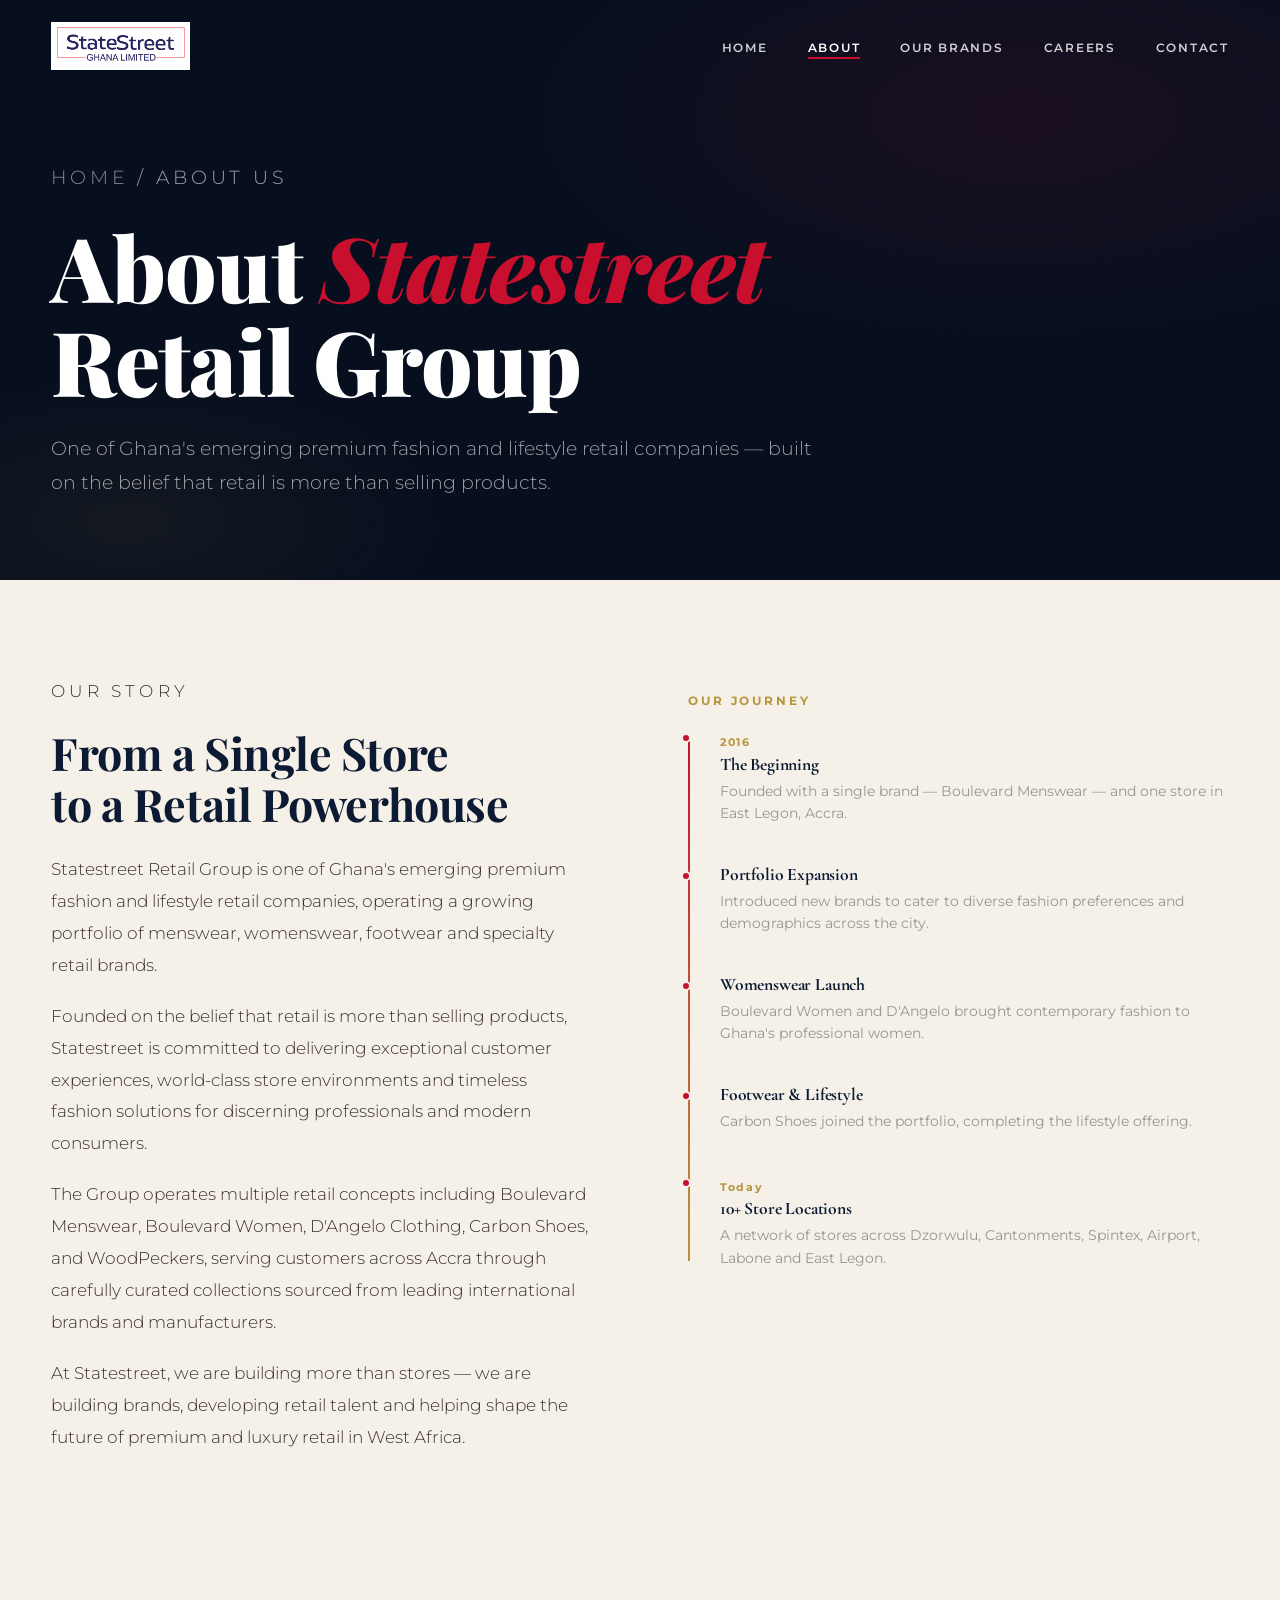
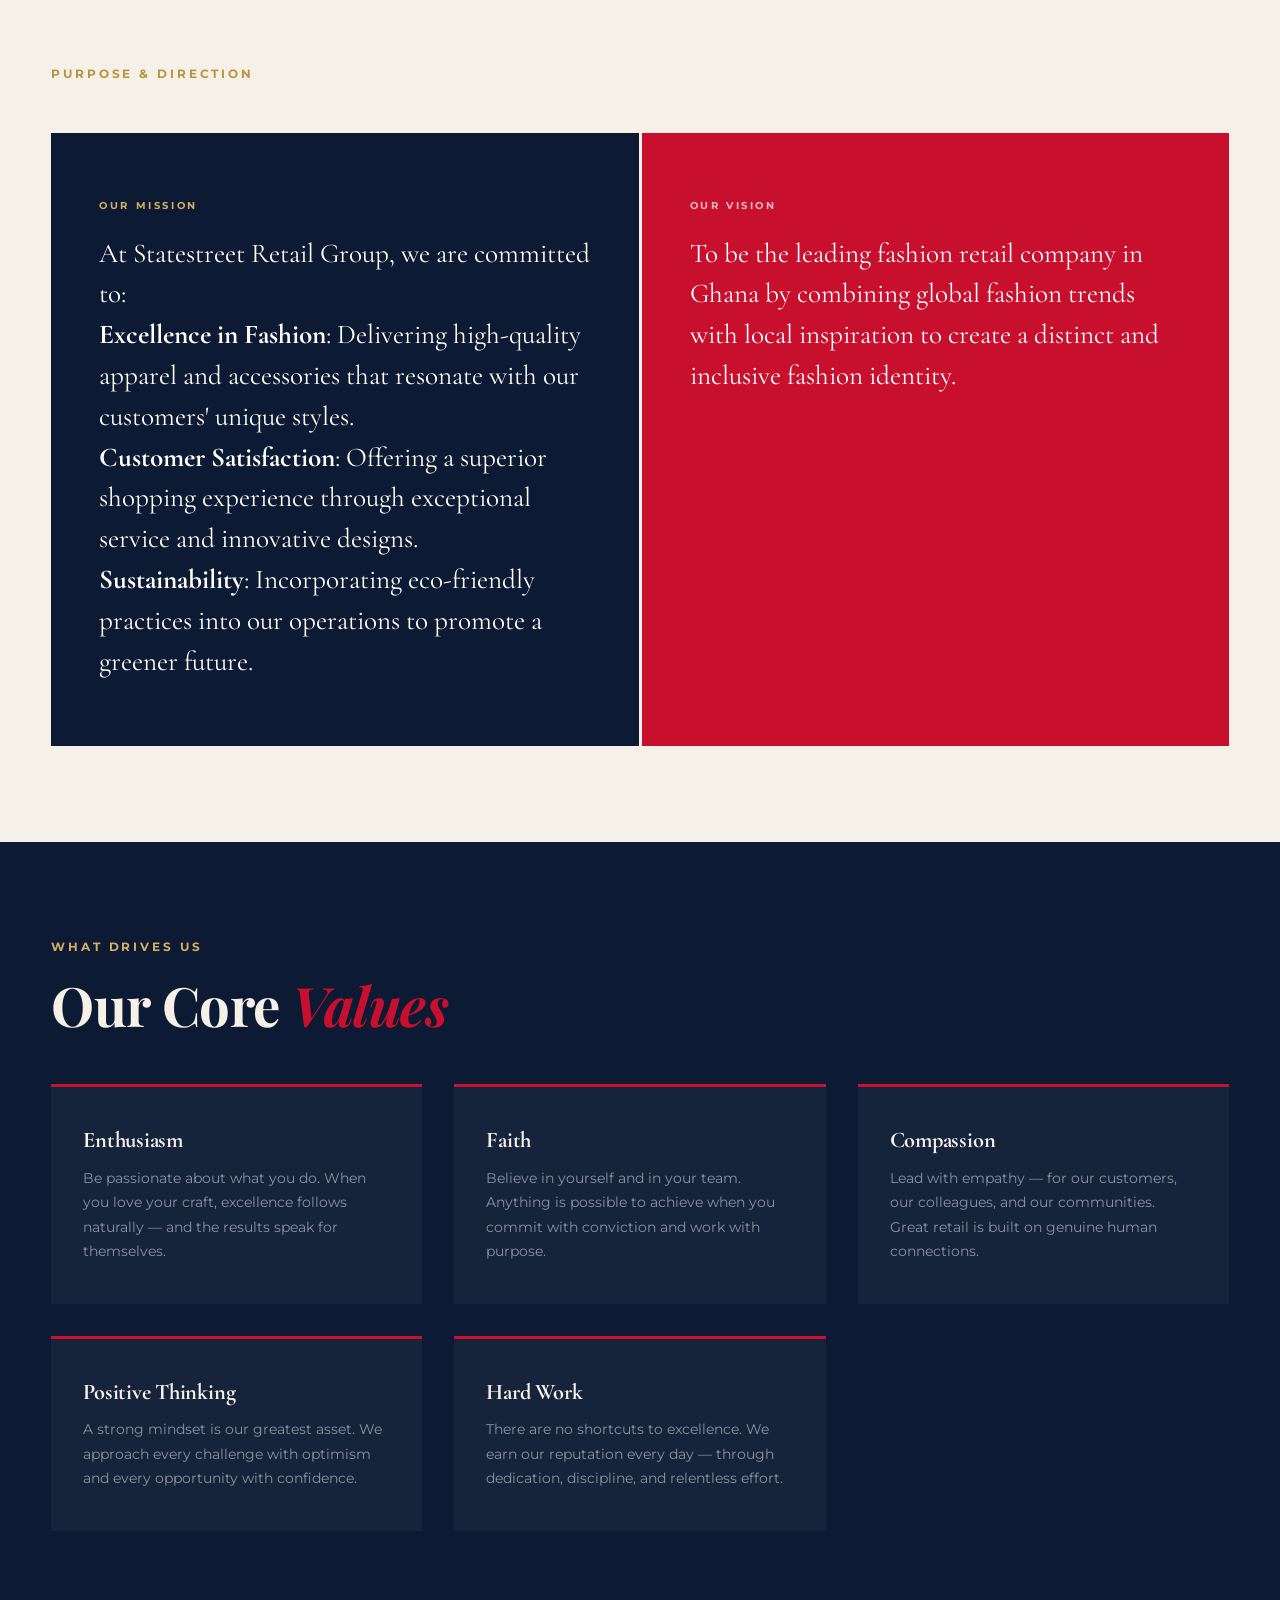
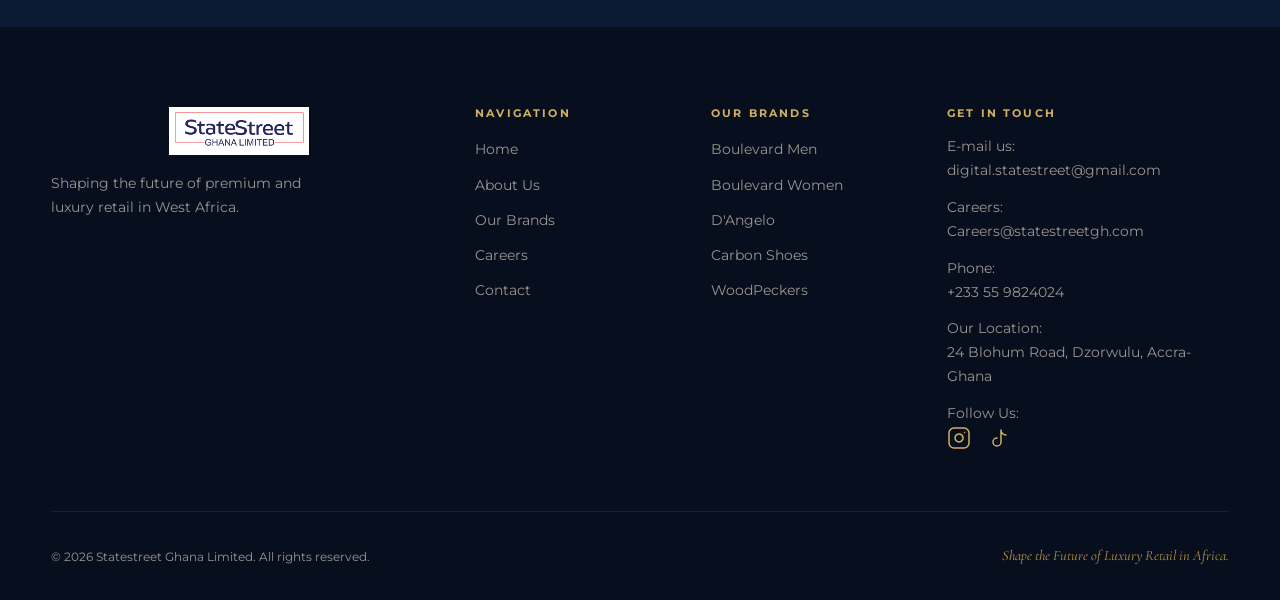
==== pages/about.html @ 631b4ab9 "first commit" ====
<!DOCTYPE html>
<html lang="en">
<head>
  <meta charset="UTF-8" />
  <meta name="viewport" content="width=device-width, initial-scale=1.0" />
  <meta name="robots" content="index, follow" />
  <meta name="description" content="Learn the story of Statestreet Ghana Limited, a premium fashion retail group building brands and customer experiences across Accra." />
  <meta property="og:title" content="About Us — Statestreet Ghana Limited" />
  <meta property="og:description" content="Learn the story of Statestreet Ghana Limited, a premium fashion retail group building brands and customer experiences across Accra." />
  <meta property="og:url" content="https://statestreetgh.com/pages/about.html" />
  <meta property="og:type" content="website" />
  <link rel="canonical" href="https://statestreetgh.com/pages/about.html" />
  <title>About Us — Statestreet Ghana Limited</title>
  <link rel="stylesheet" href="../css/global.css" />
  <link rel="stylesheet" href="../css/pages.css" />
  <link rel="preconnect" href="https://fonts.googleapis.com" />
  <link rel="preconnect" href="https://fonts.gstatic.com" crossorigin />
  <link href="https://fonts.googleapis.com/css2?family=Cormorant+Garamond:ital,wght@0,300;0,400;0,600;0,700;1,300;1,400&family=Montserrat:wght@300;400;500;600;700;800&family=Playfair+Display:ital,wght@0,700;0,900;1,700&display=swap" rel="stylesheet" />
</head>
<body>

  <!-- NAV -->
  <nav class="nav scrolled" id="mainNav">
    <div class="nav__logo"><a href="../index.html"><img src="../Statestreet.jpeg" alt="Statestreet logo" /></a></div>
    <button class="nav__hamburger" id="hamburger" aria-label="Menu">
      <span></span><span></span><span></span>
    </button>
    <ul class="nav__links" id="navLinks">
      <li><a href="../index.html">Home</a></li>
      <li><a href="about.html" class="active">About</a></li>
      <li><a href="brands.html">Our Brands</a></li>
      <li><a href="careers.html">Careers</a></li>
      <li><a href="contact.html">Contact</a></li>
    </ul>
  </nav>

  <!-- PAGE HERO -->
  <section class="page-hero">
    <div class="page-hero__inner">
      <p class="page-hero__breadcrumb"><a href="../index.html">Home</a> / About Us</p>
      <h1>About <em>Statestreet</em><br />Retail Group</h1>
      <p>One of Ghana's emerging premium fashion and lifestyle retail companies — built on the belief that retail is more than selling products.</p>
    </div>
  </section>

  <!-- ABOUT INTRO -->
  <section class="about-intro">
    <div class="container">
      <div class="about-intro__grid">
        <div class="about-intro__text">
          <p class="section-label">Our Story</p>
          <h2>From a Single Store<br />to a Retail Powerhouse</h2>
          <p>
            Statestreet Retail Group is one of Ghana's emerging premium fashion and lifestyle retail companies, operating a growing portfolio of menswear, womenswear, footwear and specialty retail brands.
          </p>
          <p>
            Founded on the belief that retail is more than selling products, Statestreet is committed to delivering exceptional customer experiences, world-class store environments and timeless fashion solutions for discerning professionals and modern consumers.
          </p>
          <p>
            The Group operates multiple retail concepts including Boulevard Menswear, Boulevard Women, D'Angelo Clothing, Carbon Shoes, and WoodPeckers, serving customers across Accra through carefully curated collections sourced from leading international brands and manufacturers.
          </p>
          <p>
            At Statestreet, we are building more than stores — we are building brands, developing retail talent and helping shape the future of premium and luxury retail in West Africa.
          </p>
        </div>
        <div class="about-intro__aside">
          <p class="section-label">Our Journey</p>
          <div class="timeline">
            <div class="timeline-item">
              <span class="year">2016</span>
              <h4>The Beginning</h4>
              <p>Founded with a single brand — Boulevard Menswear — and one store in East Legon, Accra.</p>
            </div>
            <div class="timeline-item">
              <h4>Portfolio Expansion</h4>
              <p>Introduced new brands to cater to diverse fashion preferences and demographics across the city.</p>
            </div>
            <div class="timeline-item">
              <h4>Womenswear Launch</h4>
              <p>Boulevard Women and D'Angelo brought contemporary fashion to Ghana's professional women.</p>
            </div>
            <div class="timeline-item">
              <h4>Footwear &amp; Lifestyle</h4>
              <p>Carbon Shoes joined the portfolio, completing the lifestyle offering.</p>
            </div>
            <div class="timeline-item">
              <span class="year">Today</span>
              <h4>10+ Store Locations</h4>
              <p>A network of stores across Dzorwulu, Cantonments, Spintex, Airport, Labone and East Legon.</p>
            </div>
          </div>
        </div>
      </div>
    </div>
  </section>

  <!-- MISSION & VISION -->
  <section class="mission-vision">
    <div class="container">
      <p class="section-label">Purpose &amp; Direction</p>
      <div class="mv-grid">
        <div class="mv-block mv-block--mission">
          <span class="label">Our Mission</span>
          <p>At Statestreet Retail Group, we are committed to:<br />
            <strong>Excellence in Fashion</strong>: Delivering high-quality apparel and accessories that resonate with our customers' unique styles.<br />
            <strong>Customer Satisfaction</strong>: Offering a superior shopping experience through exceptional service and innovative designs.<br />
            <strong>Sustainability</strong>: Incorporating eco-friendly practices into our operations to promote a greener future.</p>
        </div>
        <div class="mv-block mv-block--vision">
          <span class="label">Our Vision</span>
          <p>To be the leading fashion retail company in Ghana by combining global fashion trends with local inspiration to create a distinct and inclusive fashion identity.</p>
        </div>
      </div>
    </div>
  </section>

  <!-- VALUES -->
  <section class="values-section">
    <div class="container">
      <p class="section-label light">What Drives Us</p>
      <h2 class="section-title light">Our Core <em>Values</em></h2>
      <div class="values-grid">
        <div class="value-card">
          <h3>Enthusiasm</h3>
          <p>Be passionate about what you do. When you love your craft, excellence follows naturally — and the results speak for themselves.</p>
        </div>
        <div class="value-card">
          <h3>Faith</h3>
          <p>Believe in yourself and in your team. Anything is possible to achieve when you commit with conviction and work with purpose.</p>
        </div>
        <div class="value-card">
          <h3>Compassion</h3>
          <p>Lead with empathy — for our customers, our colleagues, and our communities. Great retail is built on genuine human connections.</p>
        </div>
        <div class="value-card">
          <h3>Positive Thinking</h3>
          <p>A strong mindset is our greatest asset. We approach every challenge with optimism and every opportunity with confidence.</p>
        </div>
        <div class="value-card">
          <h3>Hard Work</h3>
          <p>There are no shortcuts to excellence. We earn our reputation every day — through dedication, discipline, and relentless effort.</p>
        </div>
      </div>
    </div>
  </section>

  <!-- FOOTER -->
  <footer class="footer">
    <div class="container">
      <div class="footer__top">
        <div class="footer__brand">
          <div class="footer__logo"><img src="../Statestreet.jpeg" alt="Statestreet logo" /></div>
          <p>Shaping the future of premium and luxury retail in West Africa.</p>
        </div>
        <div class="footer__links">
          <h4>Navigation</h4>
          <ul>
            <li><a href="../index.html">Home</a></li>
            <li><a href="about.html">About Us</a></li>
            <li><a href="brands.html">Our Brands</a></li>
            <li><a href="careers.html">Careers</a></li>
            <li><a href="contact.html">Contact</a></li>
          </ul>
        </div>
        <div class="footer__links">
          <h4>Our Brands</h4>
          <ul>
            <li><a href="brands.html">Boulevard Men</a></li>
            <li><a href="brands.html">Boulevard Women</a></li>
            <li><a href="brands.html">D'Angelo</a></li>
            <li><a href="brands.html">Carbon Shoes</a></li>
            <li><a href="brands.html">WoodPeckers</a></li>
          </ul>
        </div>
        <div class="footer__contact">
          <h4>Get In Touch</h4>
          <p>E-mail us:<br /><a href="mailto:digital.statestreet@gmail.com">digital.statestreet@gmail.com</a></p>
          <p>Careers:<br /><a href="mailto:Careers@statestreetgh.com">Careers@statestreetgh.com</a></p>
          <p>Phone:<br /><a href="tel:+233559824024">+233 55 9824024</a></p>
          <p>Our Location:<br />24 Blohum Road, Dzorwulu, Accra-Ghana</p>
          <p>Follow Us:<br />
            <!-- Instagram -->
            <a href="https://www.instagram.com/statestreet.retailgroup" target="_blank" rel="noopener" class="footer-social-btn" aria-label="Instagram">
              <svg viewBox="0 0 24 24" stroke-linecap="round" stroke-linejoin="round"><rect x="2" y="2" width="20" height="20" rx="5"/><path d="M16 11.37A4 4 0 1 1 12.63 8 4 4 0 0 1 16 11.37z"/><line x1="17.5" y1="6.5" x2="17.51" y2="6.5"/></svg>
            </a>
            <!-- TikTok -->
            <a href="https://www.tiktok.com/@statestreetretailgroup?is_from_webapp=1&sender_device=pcheir" target="_blank" rel="noopener" class="footer-social-btn" aria-label="TikTok">
              <svg viewBox="0 0 24 24" stroke-linecap="round" stroke-linejoin="round"><path d="M9 12a4 4 0 1 0 4 4V4a5 5 0 0 0 5 5"/></svg>
            </a>
          </p>
        </div>
      </div>
      <div class="footer__bottom">
        <p>&copy; 2026 Statestreet Ghana Limited. All rights reserved.</p>
        <p class="footer__tagline">Shape the Future of Luxury Retail in Africa.</p>
      </div>
    </div>
  </footer>

  <script src="../js/nav.js"></script>
  <script src="../js/animations.js"></script>
</body>
</html>
---- css/global.css ----
/* ============================================================
   STATESTREET GHANA LIMITED — GLOBAL STYLES
   Colors: Navy #0C1B33 | Red #C8102E | Gold #B8953F | Cream #F5F0E8
   ============================================================ */

*, *::before, *::after { box-sizing: border-box; margin: 0; padding: 0; }

:root {
  --navy:      #0C1B33;
  --navy-deep: #070F1E;
  --navy-mid:  #162040;
  --red:       #C8102E;
  --red-dark:  #A00D24;
  --gold:      #B8953F;
  --gold-light:#D4AF63;
  --cream:     #F5F0E8;
  --white:     #FFFFFF;
  --grey-light:#E8E4DC;
  --grey-mid:  #9A9590;
  --text-dark: #1A1208;

  --font-display: 'Playfair Display', Georgia, serif;
  --font-heading: 'Cormorant Garamond', Georgia, serif;
  --font-body:    'Montserrat', sans-serif;

  --radius: 2px;
  --transition: 0.35s cubic-bezier(0.4, 0, 0.2, 1);
  --shadow: 0 8px 40px rgba(12,27,51,0.18);
  --shadow-gold: 0 4px 24px rgba(184,149,63,0.25);
}

html { scroll-behavior: smooth; }

body {
  font-family: var(--font-body);
  background: var(--cream);
  color: var(--navy);
  overflow-x: hidden;
  font-size: 16px;
  line-height: 1.7;
}

/* ── TYPOGRAPHY ── */
h1, h2, h3, h4 {
  font-family: var(--font-display);
  line-height: 1.15;
  letter-spacing: -0.01em;
}

.section-label {
  font-family: var(--font-body);
  font-size: 0.72rem;
  font-weight: 700;
  letter-spacing: 0.25em;
  text-transform: uppercase;
  color: var(--gold);
  margin-bottom: 1rem;
  display: block;
}
.section-label.light { color: var(--gold-light); }

.section-title {
  font-size: clamp(2rem, 5vw, 3.4rem);
  font-weight: 700;
  color: var(--navy);
  margin-bottom: 1.5rem;
}
.section-title.light { color: var(--cream); }
.section-title em { font-style: italic; color: var(--red); }

.body-text {
  font-size: 1rem;
  color: #3A3228;
  margin-bottom: 1.2rem;
  font-weight: 300;
  max-width: 56ch;
}

/* ── LAYOUT ── */
.container {
  max-width: 1280px;
  margin: 0 auto;
  padding: 0 clamp(1.2rem, 4vw, 4rem);
}

.section {
  padding: clamp(4rem, 8vw, 8rem) 0;
}
.section--dark {
  background: var(--navy);
}

.grid-2 {
  display: grid;
  grid-template-columns: 1fr 1fr;
  gap: clamp(2rem, 6vw, 6rem);
  align-items: center;
}

/* ── BUTTONS ── */
.btn {
  display: inline-block;
  font-family: var(--font-body);
  font-size: 0.78rem;
  font-weight: 700;
  letter-spacing: 0.15em;
  text-transform: uppercase;
  padding: 1rem 2.2rem;
  text-decoration: none;
  transition: var(--transition);
  cursor: pointer;
  border: none;
  position: relative;
  overflow: hidden;
}

.btn--primary {
  background: var(--red);
  color: var(--white);
}
.btn--primary::after {
  content: '';
  position: absolute;
  inset: 0;
  background: var(--red-dark);
  transform: scaleX(0);
  transform-origin: left;
  transition: transform 0.3s ease;
  z-index: 0;
}
.btn--primary:hover::after { transform: scaleX(1); }
.btn--primary span, .btn--primary { z-index: 1; }
.btn--primary:hover { color: var(--white); }

.btn--ghost {
  background: transparent;
  color: var(--white);
  border: 1.5px solid rgba(255,255,255,0.5);
}
.btn--ghost:hover {
  background: rgba(255,255,255,0.1);
  border-color: var(--white);
}

.btn--outlined {
  background: transparent;
  color: var(--navy);
  border: 1.5px solid var(--navy);
  margin-top: 0.5rem;
}
.btn--outlined:hover {
  background: var(--navy);
  color: var(--cream);
}

/* ── NAV ── */
.nav {
  position: fixed;
  top: 0;
  left: 0;
  right: 0;
  z-index: 1000;
  display: flex;
  align-items: center;
  justify-content: space-between;
  padding: 1.4rem clamp(1.2rem, 4vw, 4rem);
  transition: background 0.4s ease, padding 0.4s ease, box-shadow 0.4s ease;
}
.nav.scrolled {
  background: var(--navy-deep);
  padding-top: 1rem;
  padding-bottom: 1rem;
  box-shadow: 0 4px 30px rgba(0,0,0,0.4);
}

.nav__logo a {
  text-decoration: none;
  display: flex;
  flex-direction: column;
  line-height: 1;
}
.nav__logo img,
.footer__logo img {
  width: auto;
  max-height: 3rem;
  max-width: 10rem;
  object-fit: contain;
  display: block;
}
.footer__logo {
  display: flex;
  align-items: center;
}
.logo-state {
  font-family: var(--font-display);
  font-size: 1.5rem;
  font-weight: 700;
  color: var(--white);
  letter-spacing: 0.02em;
}
.logo-state em {
  font-style: italic;
  color: var(--red);
}
.logo-sub {
  font-family: var(--font-body);
  font-size: 0.5rem;
  letter-spacing: 0.3em;
  text-transform: uppercase;
  color: var(--gold-light);
  margin-top: 2px;
}

.nav__links {
  list-style: none;
  display: flex;
  gap: 2.5rem;
}
.nav__links a {
  font-family: var(--font-body);
  font-size: 0.72rem;
  font-weight: 600;
  letter-spacing: 0.15em;
  text-transform: uppercase;
  color: rgba(255,255,255,0.8);
  text-decoration: none;
  transition: color 0.25s;
  position: relative;
}
.nav__links a::after {
  content: '';
  position: absolute;
  bottom: -4px;
  left: 0;
  right: 0;
  height: 1.5px;
  background: var(--red);
  transform: scaleX(0);
  transition: transform 0.3s ease;
}
.nav__links a:hover,
.nav__links a.active { color: var(--white); }
.nav__links a:hover::after,
.nav__links a.active::after { transform: scaleX(1); }

.nav__hamburger {
  display: none;
  flex-direction: column;
  gap: 5px;
  background: none;
  border: none;
  cursor: pointer;
  padding: 4px;
}
.nav__hamburger span {
  display: block;
  width: 24px;
  height: 2px;
  background: var(--white);
  transition: var(--transition);
}

/* ── FOOTER ── */
.footer {
  background: var(--navy-deep);
  color: var(--grey-mid);
  padding: 5rem 0 2rem;
}
.footer__top {
  display: grid;
  grid-template-columns: 2fr 1fr 1fr 1.5fr;
  gap: 3rem;
  padding-bottom: 3rem;
  border-bottom: 1px solid rgba(255,255,255,0.08);
  margin-bottom: 2rem;
}
.footer__brand p {
  font-size: 0.9rem;
  margin-top: 1rem;
  line-height: 1.7;
  max-width: 28ch;
}
.footer__logo {
  display: flex;
  flex-direction: column;
  margin-bottom: 0.5rem;
}
.footer h4 {
  font-family: var(--font-body);
  font-size: 0.68rem;
  font-weight: 700;
  letter-spacing: 0.2em;
  text-transform: uppercase;
  color: var(--gold-light);
  margin-bottom: 1rem;
}
.footer-social-btn {
  display: inline-block;
  width: 1.5rem;
  height: 1.5rem;
  margin-right: 0.8rem;
  vertical-align: middle;
}
.footer-social-btn svg {
  width: 100%;
  height: 100%;
  stroke: var(--gold-light);
  stroke-width: 1.5;
  fill: none;
  transition: stroke 0.3s ease;
}
.footer-social-btn:hover svg {
  stroke: var(--red);
}
.footer ul { list-style: none; }
.footer ul li { margin-bottom: 0.5rem; }
.footer a {
  color: var(--grey-mid);
  text-decoration: none;
  font-size: 0.88rem;
  transition: color 0.25s;
}
.footer a:hover { color: var(--white); }
.footer__contact p {
  font-size: 0.88rem;
  margin-bottom: 0.8rem;
}
.footer__bottom {
  display: flex;
  justify-content: space-between;
  align-items: center;
  font-size: 0.78rem;
}
.footer__tagline {
  font-family: var(--font-heading);
  font-style: italic;
  color: var(--gold);
  font-size: 0.9rem;
}

/* ── ANIMATIONS ── */
.fade-in {
  opacity: 0;
  transform: translateY(30px);
  transition: opacity 0.7s ease, transform 0.7s ease;
}
.fade-in.visible {
  opacity: 1;
  transform: translateY(0);
}
.fade-in-delay-1 { transition-delay: 0.15s; }
.fade-in-delay-2 { transition-delay: 0.3s; }
.fade-in-delay-3 { transition-delay: 0.45s; }

/* ── MOBILE ── */
@media (max-width: 900px) {
  .grid-2 { grid-template-columns: 1fr; }
  .footer__top { grid-template-columns: 1fr 1fr; }
}
@media (max-width: 680px) {
  .nav__links {
    display: none;
    flex-direction: column;
    position: absolute;
    top: 100%;
    left: 0; right: 0;
    background: var(--navy-deep);
    padding: 2rem clamp(1.2rem, 4vw, 4rem);
    gap: 1.4rem;
  }
  .nav__links.open { display: flex; }
  .nav__hamburger { display: flex; }
  .footer__top { grid-template-columns: 1fr; gap: 2rem; }
  .footer__bottom { flex-direction: column; gap: 0.5rem; text-align: center; }
}
---- css/pages.css ----
/* ============================================================
   INTERIOR PAGES — shared styles for about, brands, careers, contact
   ============================================================ */

/* ── PAGE HERO (inner pages) ── */
.page-hero {
  background: var(--navy-deep);
  padding: 10rem clamp(1.2rem, 4vw, 4rem) 5rem;
  position: relative;
  overflow: hidden;
}
.page-hero::before {
  content: '';
  position: absolute;
  inset: 0;
  background:
    radial-gradient(ellipse 70% 70% at 80% 20%, rgba(200,16,46,0.1) 0%, transparent 55%),
    radial-gradient(ellipse 50% 50% at 10% 90%, rgba(184,149,63,0.07) 0%, transparent 50%);
}
.page-hero__inner {
  max-width: 1280px;
  margin: 0 auto;
  position: relative;
  z-index: 1;
}
.page-hero__breadcrumb {
  font-size: 0.68rem;
  letter-spacing: 0.2em;
  text-transform: uppercase;
  color: var(--gold);
  margin-bottom: 1.5rem;
  font-weight: 600;
}
.page-hero__breadcrumb a {
  color: rgba(255,255,255,0.5);
  text-decoration: none;
}
.page-hero__breadcrumb a:hover { color: var(--white); }
.page-hero h1 {
  font-size: clamp(2.5rem, 7vw, 6rem);
  font-weight: 900;
  color: var(--white);
  line-height: 1.05;
  margin-bottom: 1.5rem;
}
.page-hero h1 em { font-style: italic; color: var(--red); }
.page-hero p {
  font-size: clamp(1rem, 1.8vw, 1.2rem);
  color: rgba(255,255,255,0.6);
  max-width: 60ch;
  font-weight: 300;
  line-height: 1.8;
}

/* ── ABOUT PAGE ── */
.about-intro {
  padding: 6rem 0;
  background: var(--cream);
}
.about-intro__grid {
  display: grid;
  grid-template-columns: 1fr 1fr;
  gap: 6rem;
  align-items: start;
}
.about-intro__text h2 {
  font-size: clamp(1.8rem, 4vw, 2.8rem);
  margin-bottom: 1.5rem;
  color: var(--navy);
}
.about-intro__text p {
  font-size: 1.05rem;
  color: #3A3228;
  line-height: 1.9;
  margin-bottom: 1.2rem;
  font-weight: 300;
}
.about-intro__aside {
  padding-top: 1rem;
}
.timeline {
  position: relative;
  padding-left: 2rem;
}
.timeline::before {
  content: '';
  position: absolute;
  left: 0;
  top: 8px;
  bottom: 8px;
  width: 2px;
  background: linear-gradient(to bottom, var(--red), var(--gold));
}
.timeline-item {
  position: relative;
  margin-bottom: 2.5rem;
}
.timeline-item::before {
  content: '';
  position: absolute;
  left: -2.45rem;
  top: 6px;
  width: 10px;
  height: 10px;
  border-radius: 50%;
  background: var(--red);
  border: 2px solid var(--cream);
}
.timeline-item .year {
  font-family: var(--font-body);
  font-size: 0.68rem;
  font-weight: 700;
  letter-spacing: 0.15em;
  color: var(--gold);
  margin-bottom: 0.3rem;
}
.timeline-item h4 {
  font-family: var(--font-heading);
  font-size: 1.1rem;
  color: var(--navy);
  margin-bottom: 0.3rem;
}
.timeline-item p {
  font-size: 0.88rem;
  color: var(--grey-mid);
  line-height: 1.6;
}

.values-section {
  background: var(--navy);
  padding: 6rem 0;
}
.values-grid {
  display: grid;
  grid-template-columns: repeat(3, 1fr);
  gap: 2rem;
  margin-top: 3rem;
}
.value-card {
  background: rgba(255,255,255,0.04);
  padding: 2.5rem 2rem;
  border-top: 3px solid var(--red);
}
.value-card h3 {
  font-family: var(--font-heading);
  font-size: 1.4rem;
  color: var(--cream);
  margin-bottom: 0.8rem;
}
.value-card p {
  font-size: 0.9rem;
  color: rgba(255,255,255,0.5);
  line-height: 1.7;
}

.mission-vision {
  padding: 6rem 0;
  background: var(--cream);
}
.mv-grid {
  display: grid;
  grid-template-columns: 1fr 1fr;
  gap: 3px;
  margin-top: 3rem;
}
.mv-block {
  padding: 4rem 3rem;
}
.mv-block--mission { background: var(--navy); }
.mv-block--vision  { background: var(--red); }
.mv-block .label {
  font-size: 0.65rem;
  font-weight: 700;
  letter-spacing: 0.25em;
  text-transform: uppercase;
  color: var(--gold-light);
  margin-bottom: 1.2rem;
  display: block;
}
.mv-block--vision .label { color: rgba(255,255,255,0.7); }
.mv-block p {
  font-family: var(--font-heading);
  font-size: clamp(1.2rem, 2.5vw, 1.7rem);
  color: var(--white);
  line-height: 1.5;
  font-weight: 400;
}

/* ── BRANDS PAGE ── */
.brands-detail {
  padding: 6rem 0;
  background: var(--cream);
}
.brand-detail-card {
  display: grid;
  grid-template-columns: 1fr 1.5fr;
  gap: 4rem;
  align-items: center;
  padding: 4rem 0;
  border-bottom: 1px solid var(--grey-light);
}
.brand-detail-card:last-child { border-bottom: none; }
.brand-detail-card.reverse { direction: rtl; }
.brand-detail-card.reverse > * { direction: ltr; }
.brand-monogram {
  aspect-ratio: 1;
  background: var(--navy);
  display: flex;
  align-items: center;
  justify-content: center;
  position: relative;
  overflow: hidden;
  max-width: 300px;
}
.brand-monogram img {
  width: 100%;
  height: 100%;
  object-fit: contain;
  display: block;
}
.brand-monogram::after {
  content: '';
  position: absolute;
  inset: 0;
  border: 2px solid rgba(184,149,63,0.15);
  margin: 1rem;
}
.brand-detail-info .brand-tag {
  font-size: 0.65rem;
  font-weight: 700;
  letter-spacing: 0.2em;
  text-transform: uppercase;
  color: var(--gold);
  margin-bottom: 0.8rem;
  display: block;
}
.brand-detail-info h2 {
  font-size: clamp(1.8rem, 4vw, 2.8rem);
  color: var(--navy);
  margin-bottom: 1.2rem;
}
.brand-detail-info p {
  font-size: 1rem;
  color: #3A3228;
  line-height: 1.85;
  font-weight: 300;
  margin-bottom: 0.8rem;
}

/* ── CAREERS PAGE ── */
.careers-intro {
  padding: 6rem 0;
  background: var(--cream);
}
.careers-intro__grid {
  display: grid;
  grid-template-columns: 1.4fr 1fr;
  gap: 6rem;
  align-items: start;
}
.careers-intro__text h2 {
  font-size: clamp(1.8rem, 4vw, 2.8rem);
  color: var(--navy);
  margin-bottom: 1.5rem;
}
.careers-intro__text p {
  font-size: 1.05rem;
  color: #3A3228;
  line-height: 1.9;
  margin-bottom: 1.2rem;
  font-weight: 300;
}
.perks-grid {
  display: grid;
  grid-template-columns: 1fr 1fr;
  gap: 1.2rem;
}
.perk-item {
  padding: 1.5rem;
  background: var(--navy);
  display: flex;
  flex-direction: column;
  gap: 0.4rem;
}
.perk-item .icon { font-size: 1.3rem; }
.perk-item h4 {
  font-family: var(--font-heading);
  font-size: 1rem;
  color: var(--cream);
}
.perk-item p {
  font-size: 0.78rem;
  color: rgba(255,255,255,0.5);
  line-height: 1.5;
}

.jobs-section {
  background: var(--navy);
  padding: 6rem 0;
}
.job-card {
  background: rgba(255,255,255,0.04);
  border: 1px solid rgba(255,255,255,0.07);
  padding: 2.5rem;
  margin-bottom: 1.5rem;
  transition: border-color 0.3s, background 0.3s;
  display: flex;
  justify-content: space-between;
  align-items: flex-start;
  gap: 2rem;
}
.job-card:hover {
  border-color: var(--gold);
  background: rgba(255,255,255,0.07);
}
.job-card__meta .badge {
  display: inline-block;
  font-size: 0.62rem;
  font-weight: 700;
  letter-spacing: 0.15em;
  text-transform: uppercase;
  padding: 0.3rem 0.8rem;
  background: var(--red);
  color: var(--white);
  margin-bottom: 0.8rem;
}
.job-card h3 {
  font-family: var(--font-heading);
  font-size: 1.5rem;
  color: var(--cream);
  margin-bottom: 0.5rem;
}
.job-card .location {
  font-size: 0.8rem;
  color: var(--gold-light);
  font-weight: 600;
  letter-spacing: 0.1em;
}
.job-card p {
  font-size: 0.9rem;
  color: rgba(255,255,255,0.5);
  margin-top: 0.8rem;
  max-width: 55ch;
  line-height: 1.6;
}
.job-card__cta { flex-shrink: 0; }

.apply-section {
  padding: 6rem 0;
  background: var(--cream);
}
.apply-box {
  background: var(--navy);
  padding: 4rem;
  display: grid;
  grid-template-columns: 1fr 1fr;
  gap: 4rem;
  align-items: center;
}
.apply-box h2 {
  font-size: clamp(1.8rem, 4vw, 2.8rem);
  color: var(--cream);
  margin-bottom: 1rem;
}
.apply-box p {
  color: rgba(245,240,232,0.6);
  margin-bottom: 0.6rem;
  font-size: 0.95rem;
  line-height: 1.7;
}
.apply-details { }
.apply-email {
  font-family: var(--font-heading);
  font-size: 1.3rem;
  color: var(--gold-light);
  text-decoration: none;
  display: block;
  margin-top: 1.5rem;
  transition: color 0.25s;
}
.apply-email:hover { color: var(--white); }
.apply-list {
  margin-top: 1.5rem;
  list-style: none;
}
.apply-list li {
  font-size: 0.9rem;
  color: rgba(245,240,232,0.65);
  padding: 0.5rem 0;
  border-bottom: 1px solid rgba(255,255,255,0.07);
  display: flex;
  gap: 0.75rem;
  align-items: center;
}
.apply-list li::before {
  content: '✓';
  color: var(--gold);
  font-weight: 700;
  flex-shrink: 0;
}

/* ── CONTACT PAGE ── */
.contact-section {
  padding: 6rem 0;
  background: var(--cream);
}
.contact-grid {
  display: grid;
  grid-template-columns: 1fr 1.2fr;
  gap: 6rem;
  align-items: start;
}
.contact-info h2 {
  font-size: clamp(1.8rem, 4vw, 2.8rem);
  color: var(--navy);
  margin-bottom: 1.2rem;
}
.contact-info p {
  font-size: 1rem;
  color: #3A3228;
  margin-bottom: 2rem;
  line-height: 1.8;
  font-weight: 300;
}
.contact-item {
  margin-bottom: 2rem;
  padding-bottom: 2rem;
  border-bottom: 1px solid var(--grey-light);
}
.contact-item:last-child { border-bottom: none; }
.contact-item .ci-label {
  font-size: 0.65rem;
  font-weight: 700;
  letter-spacing: 0.2em;
  text-transform: uppercase;
  color: var(--gold);
  margin-bottom: 0.5rem;
  display: block;
}
.contact-item a {
  color: var(--navy);
  text-decoration: none;
  font-size: 1.05rem;
  transition: color 0.25s;
}
.contact-item a:hover { color: var(--red); }
.contact-item p { margin-bottom: 0; color: var(--navy); font-size: 1rem; }

.contact-form-wrap {
  background: var(--navy);
  padding: 3rem;
}
.contact-form-wrap h3 {
  font-family: var(--font-heading);
  font-size: 1.6rem;
  color: var(--cream);
  margin-bottom: 0.5rem;
}
.contact-form-wrap .sub {
  font-size: 0.85rem;
  color: rgba(255,255,255,0.45);
  margin-bottom: 2rem;
}
.form-group {
  margin-bottom: 1.4rem;
}
.form-group label {
  display: block;
  font-size: 0.68rem;
  font-weight: 700;
  letter-spacing: 0.15em;
  text-transform: uppercase;
  color: var(--gold-light);
  margin-bottom: 0.5rem;
}
.form-group input,
.form-group textarea,
.form-group select {
  width: 100%;
  background: rgba(255,255,255,0.05);
  border: 1px solid rgba(255,255,255,0.12);
  color: var(--white);
  font-family: var(--font-body);
  font-size: 0.9rem;
  padding: 0.85rem 1rem;
  outline: none;
  transition: border-color 0.25s;
}
.form-group input:focus,
.form-group textarea:focus,
.form-group select:focus {
  border-color: var(--gold);
}
.form-group select { cursor: pointer; }
.form-group select option { background: var(--navy-deep); }
.form-group textarea { resize: vertical; min-height: 120px; }
.form-row {
  display: grid;
  grid-template-columns: 1fr 1fr;
  gap: 1rem;
}
.form-success {
  display: none;
  text-align: center;
  padding: 2rem;
}
.form-success .checkmark {
  font-size: 3rem;
  display: block;
  margin-bottom: 1rem;
}
.form-success p { color: var(--cream); }

.locations-section {
  background: var(--navy);
  padding: 6rem 0;
}
.locations-grid {
  display: grid;
  grid-template-columns: repeat(3, 1fr);
  gap: 1.5px;
  background: rgba(255,255,255,0.05);
  margin-top: 3rem;
}
.location-card {
  background: rgba(12,27,51,0.95);
  padding: 2.5rem 2rem;
}
.location-card .loc-number {
  font-family: var(--font-display);
  font-size: 3rem;
  font-weight: 900;
  color: rgba(184,149,63,0.15);
  line-height: 1;
  margin-bottom: 0.8rem;
}
.location-card h3 {
  font-family: var(--font-heading);
  font-size: 1.3rem;
  color: var(--cream);
  margin-bottom: 0.4rem;
}
.location-card p,
.location-card .location-list {
  font-size: 0.95rem;
  color: rgba(255,255,255,0.85);
  line-height: 1.8;
}
.location-card .location-list {
  list-style: none;
  padding-left: 0;
  margin: 1rem 0 0;
}
.location-card .location-list li {
  margin-bottom: 0.8rem;
}

/* ── RESPONSIVE (pages) ── */
@media (max-width: 900px) {
  .about-intro__grid,
  .careers-intro__grid,
  .contact-grid,
  .apply-box,
  .mv-grid { grid-template-columns: 1fr; }
  .brand-detail-card { grid-template-columns: 1fr; }
  .brand-detail-card.reverse { direction: ltr; }
  .values-grid { grid-template-columns: 1fr 1fr; }
  .locations-grid { grid-template-columns: 1fr 1fr; }
  .perks-grid { grid-template-columns: 1fr; }
  .job-card { flex-direction: column; gap: 1.5rem; }
  .apply-box { gap: 2rem; padding: 2.5rem 2rem; }
  .contact-form-wrap { padding: 2rem; }
  .form-row { grid-template-columns: 1fr; }
}
@media (max-width: 600px) {
  .values-grid,
  .locations-grid { grid-template-columns: 1fr; }
}
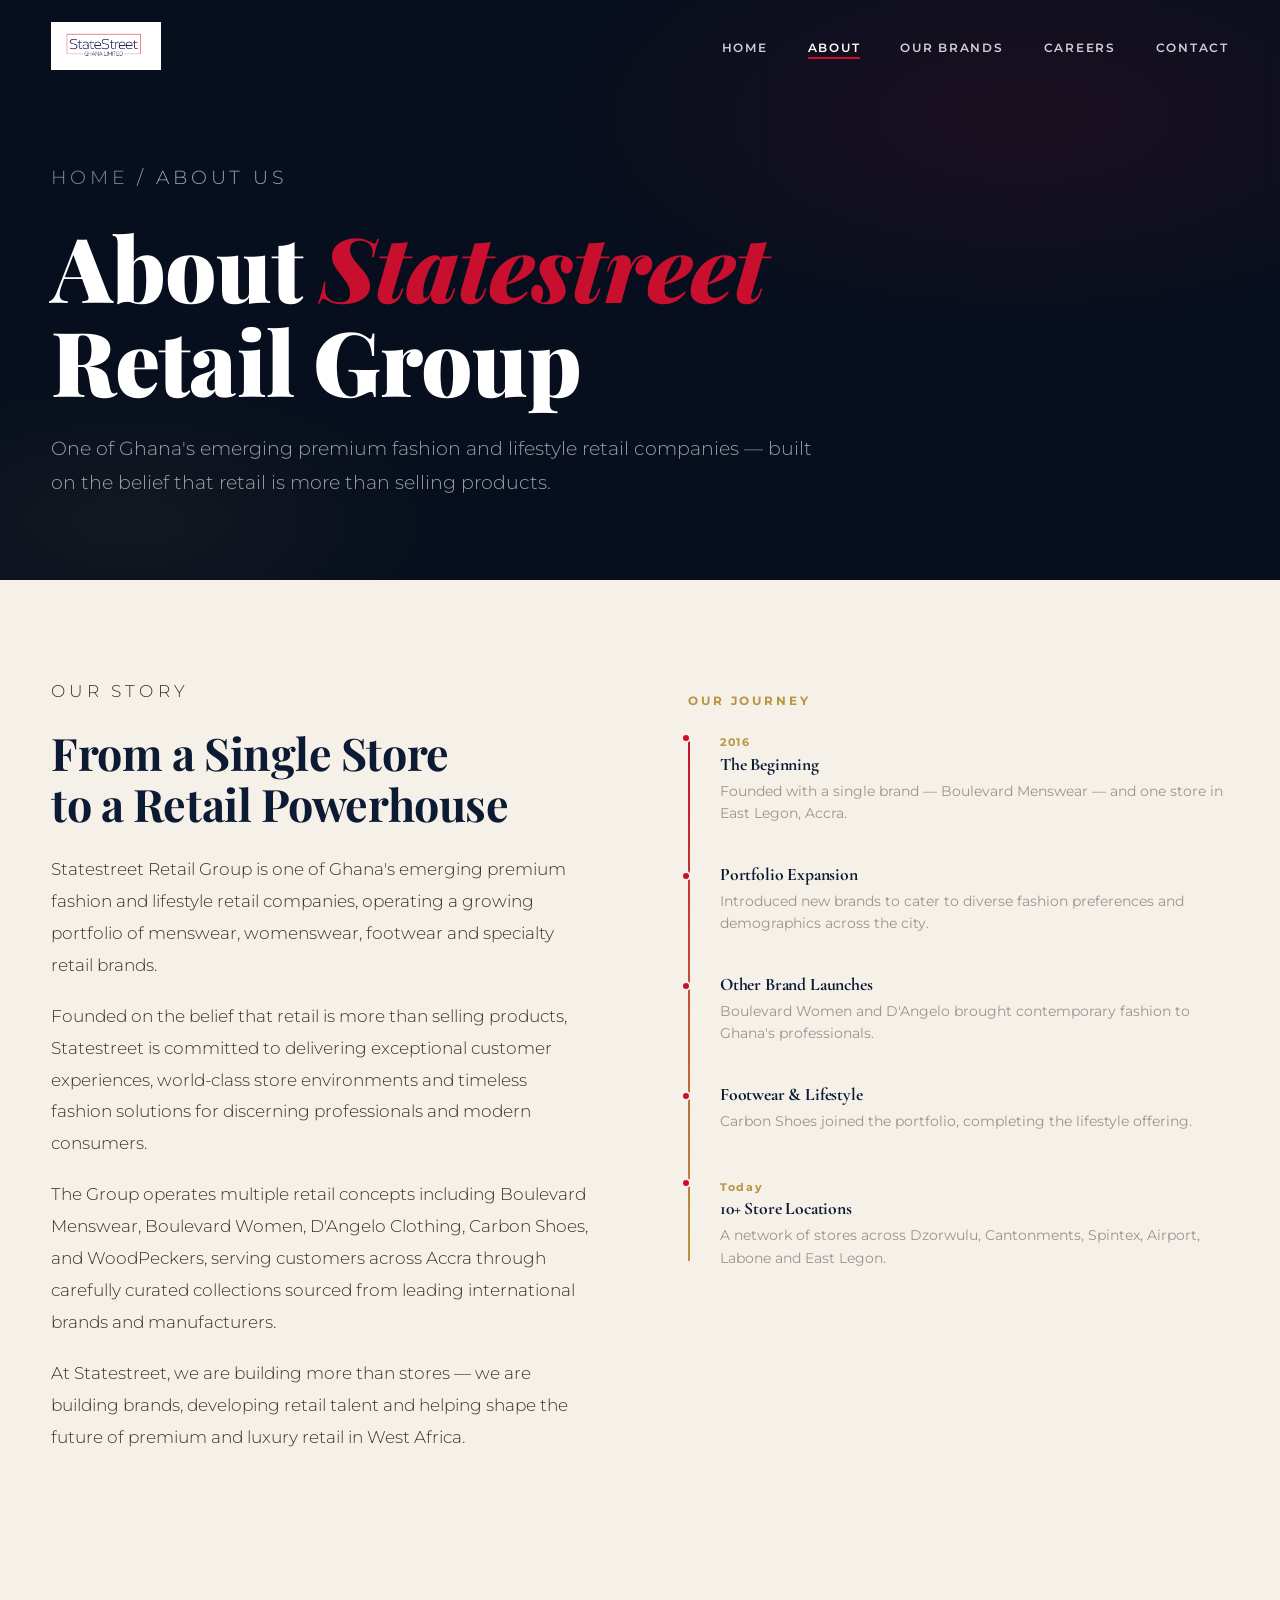
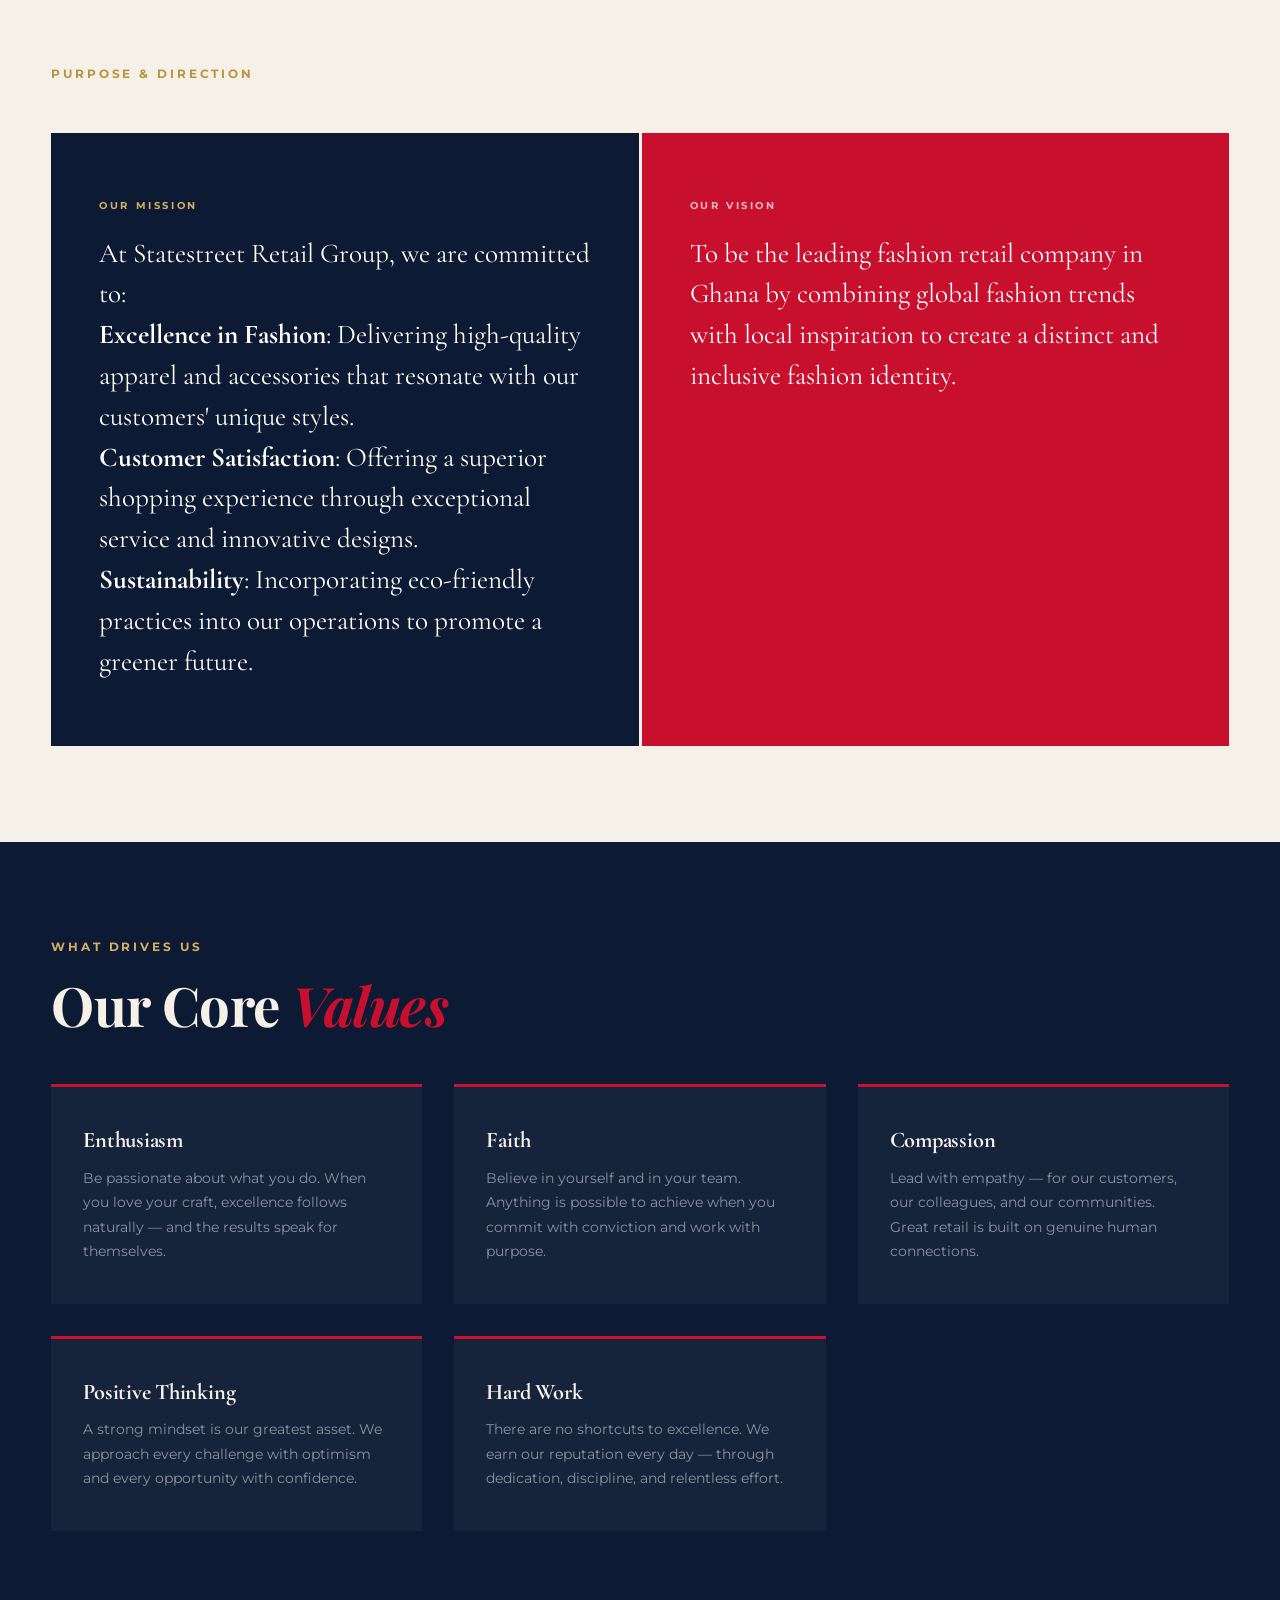
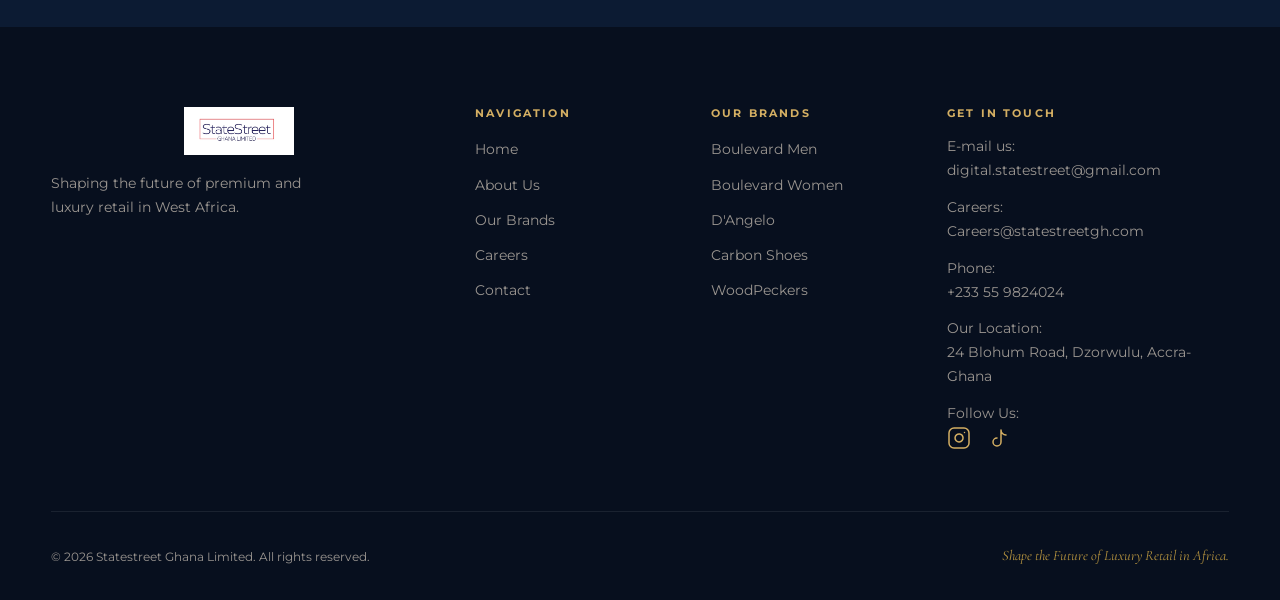
==== commit 0b6f7758: "feat(STATESTREET): modified brand logos" ====
--- a/pages/about.html
+++ b/pages/about.html
@@ -3,6 +3,7 @@
 <head>
   <meta charset="UTF-8" />
   <meta name="viewport" content="width=device-width, initial-scale=1.0" />
+  <meta name="color-scheme" content="light" />
   <meta name="robots" content="index, follow" />
   <meta name="description" content="Learn the story of Statestreet Ghana Limited, a premium fashion retail group building brands and customer experiences across Accra." />
   <meta property="og:title" content="About Us — Statestreet Ghana Limited" />
@@ -76,8 +77,8 @@
               <p>Introduced new brands to cater to diverse fashion preferences and demographics across the city.</p>
             </div>
             <div class="timeline-item">
-              <h4>Womenswear Launch</h4>
-              <p>Boulevard Women and D'Angelo brought contemporary fashion to Ghana's professional women.</p>
+              <h4>Other Brand Launches</h4>
+              <p>Boulevard Women and D'Angelo brought contemporary fashion to Ghana's professionals.</p>
             </div>
             <div class="timeline-item">
               <h4>Footwear &amp; Lifestyle</h4>
--- a/css/global.css
+++ b/css/global.css
@@ -18,6 +18,7 @@
   --grey-light:#E8E4DC;
   --grey-mid:  #9A9590;
   --text-dark: #1A1208;
+  color-scheme:only light;
 
   --font-display: 'Playfair Display', Georgia, serif;
   --font-heading: 'Cormorant Garamond', Georgia, serif;
@@ -29,12 +30,14 @@
   --shadow-gold: 0 4px 24px rgba(184,149,63,0.25);
 }
 
-html { scroll-behavior: smooth; }
+html { scroll-behavior: smooth; color-scheme:only light; forced-color-adjust: none; forced-colors: none; }
 
 body {
   font-family: var(--font-body);
-  background: var(--cream);
-  color: var(--navy);
+  background: var(--cream) !important;
+  color: var(--navy) !important;
+  forced-color-adjust: none;
+  forced-colors: none;
   overflow-x: hidden;
   font-size: 16px;
   line-height: 1.7;
@@ -182,10 +185,16 @@
 .nav__logo img,
 .footer__logo img {
   width: auto;
+  max-width: 14rem;
   max-height: 3rem;
-  max-width: 10rem;
+  height: 3rem;
   object-fit: contain;
   display: block;
+}
+.nav__logo img {
+  width: auto;
+  max-width: 100%;
+  height: 3rem;
 }
 .footer__logo {
   display: flex;
@@ -373,3 +382,18 @@
   .footer__top { grid-template-columns: 1fr; gap: 2rem; }
   .footer__bottom { flex-direction: column; gap: 0.5rem; text-align: center; }
 }
+
+@media (prefers-color-scheme: dark) {
+  html, body {
+    color-scheme: only light;
+    forced-color-adjust: none;
+    forced-colors: none;
+    background: var(--cream) !important;
+    background-color: var(--cream) !important;
+    color: var(--navy) !important;
+  }
+  body {
+    color: var(--navy) !important;
+    background: var(--cream) !important;
+  }
+}
